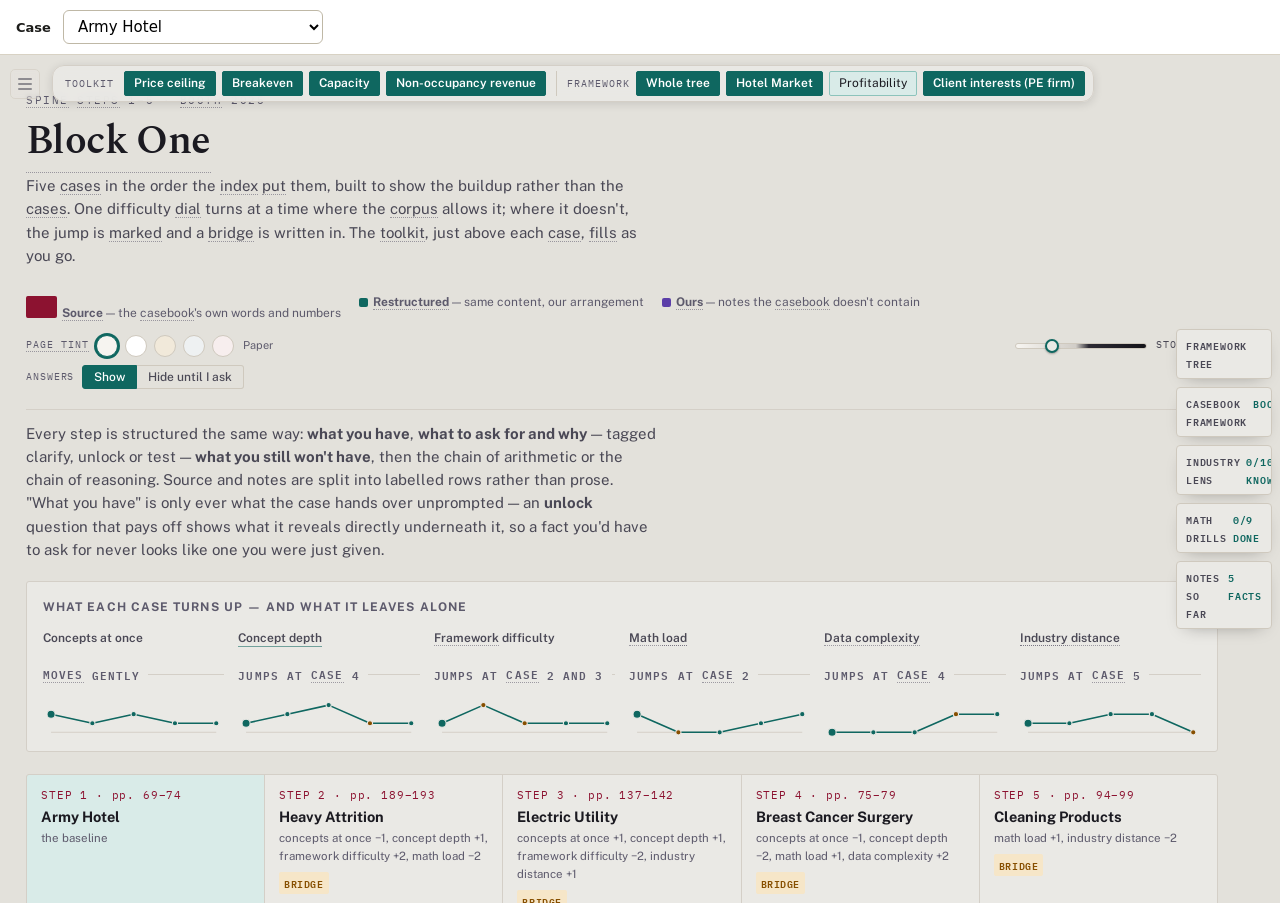
==== preview/casebook/index.html @ d262d602 "sd sd" ====
<!doctype html>
<html lang="en">
<head>
<meta charset="utf-8">
<meta name="viewport" content="width=device-width, initial-scale=1">
<title>Casebook: Block One and Block Two</title>
<style>
  html,body{margin:0;height:100%;background:#fbf9f4;color:#1d1d1b;font-family:"Public Sans",system-ui,sans-serif}
  .bar{display:flex;align-items:center;gap:12px;padding:10px 16px;border-bottom:1px solid #d8d2c4;background:#fff}
  .bar label{font-size:13px;font-weight:600}
  select{font:inherit;font-size:15px;padding:6px 10px;border:1px solid #bfb8a6;border-radius:6px;background:#fff;min-width:260px}
  iframe{border:0;width:100%;height:calc(100% - 52px);display:block}
  @media (max-width:600px){ .bar{padding:8px 12px} select{min-width:0;flex:1;font-size:16px} }
</style>
</head>
<body>
<div class="bar">
  <label for="case">Case</label>
  <select id="case">
    <optgroup label="Block One">
      <option value="one|BTH-01">Army Hotel</option>
      <option value="one|BTH-19">Heavy Attrition</option>
      <option value="one|BTH-11">Electric Utility</option>
      <option value="one|BTH-02">Breast Cancer Surgery</option>
      <option value="one|BTH-05">Cleaning Products</option>
    </optgroup>
    <optgroup label="Block Two">
      <option value="two|BTH-38">White Boards</option>
      <option value="two|BTH-23">Lola Lo's Zoo</option>
      <option value="two|KEL-24">Wine &amp; Co</option>
      <option value="two|BTH-03">Burger Palace</option>
      <option value="two|KEL-02">Chic Cosmetology</option>
    </optgroup>
  </select>
</div>
<iframe id="pane" title="Case" src="one/index.html?c=BTH-01#case=BTH-01"></iframe>
<script>
  const sel = document.getElementById('case'), pane = document.getElementById('pane');
  function load(v){
    const [blk, id] = v.split('|');
    pane.src = blk + '/index.html?c=' + id + '#case=' + id;
  }
  sel.addEventListener('change', () => load(sel.value));
  try {
    const m = location.hash.match(/case=([^&]+)/);
    if (m) { const o = [...sel.options].find(o => o.value.endsWith('|' + decodeURIComponent(m[1]))); if (o) { sel.value = o.value; load(o.value); } }
  } catch (e) {}
</script>
</body>
</html>
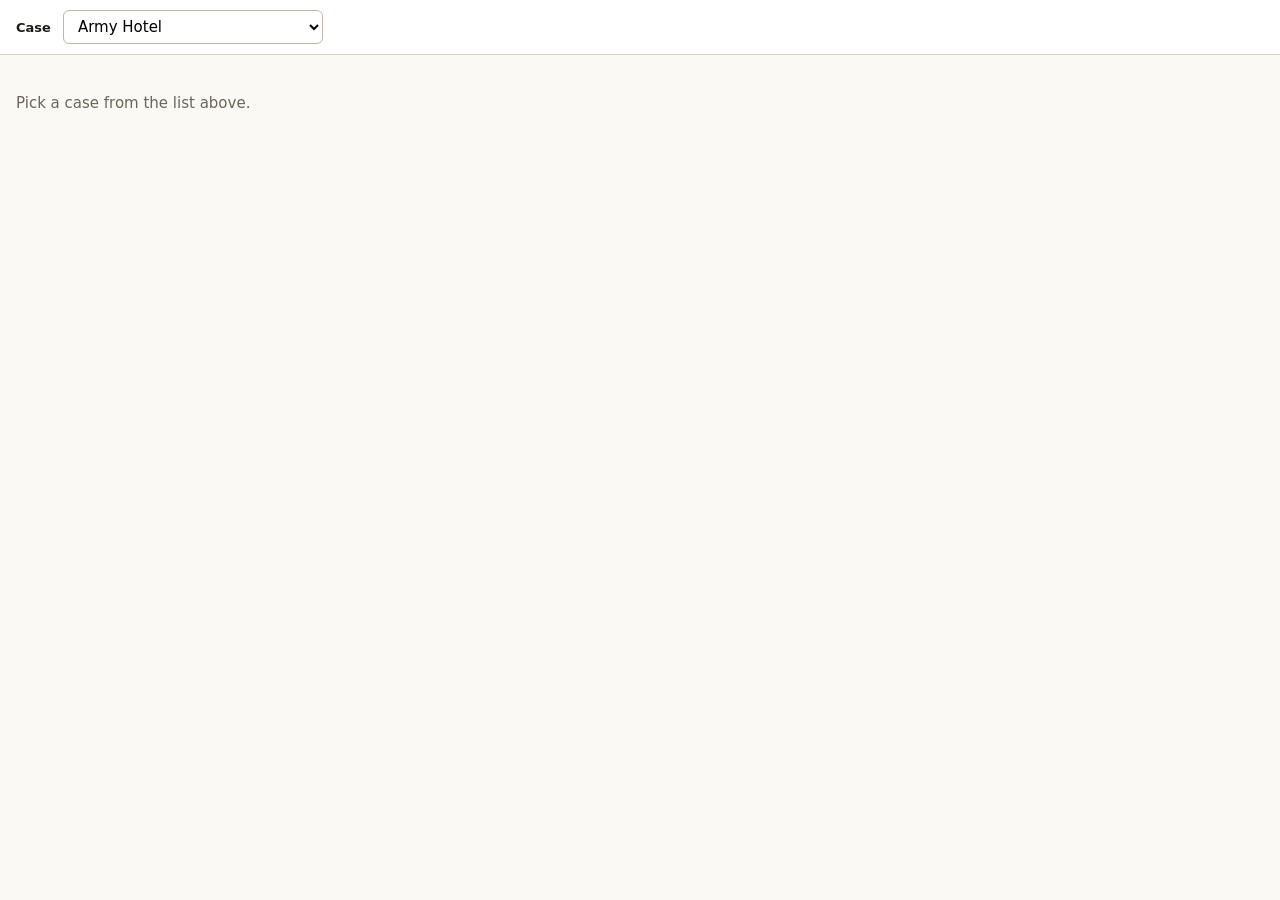
==== commit 6f204bf1: "n" ====
--- a/preview/casebook/index.html
+++ b/preview/casebook/index.html
@@ -9,7 +9,7 @@
   .bar{display:flex;align-items:center;gap:12px;padding:10px 16px;border-bottom:1px solid #d8d2c4;background:#fff}
   .bar label{font-size:13px;font-weight:600}
   select{font:inherit;font-size:15px;padding:6px 10px;border:1px solid #bfb8a6;border-radius:6px;background:#fff;min-width:260px}
-  iframe{border:0;width:100%;height:calc(100% - 52px);display:block}
+  .hint{padding:24px 16px;font-size:15px;color:#6b665a}
   @media (max-width:600px){ .bar{padding:8px 12px} select{min-width:0;flex:1;font-size:16px} }
 </style>
 </head>
@@ -33,17 +33,17 @@
     </optgroup>
   </select>
 </div>
-<iframe id="pane" title="Case" src="one/index.html?c=BTH-01#case=BTH-01"></iframe>
+<main class="hint"><p>Pick a case from the list above.</p></main>
 <script>
-  const sel = document.getElementById('case'), pane = document.getElementById('pane');
+  const sel = document.getElementById('case');
   function load(v){
     const [blk, id] = v.split('|');
-    pane.src = blk + '/index.html?c=' + id + '#case=' + id;
+    location.href = blk + '/index.html#case=' + id;
   }
   sel.addEventListener('change', () => load(sel.value));
   try {
     const m = location.hash.match(/case=([^&]+)/);
-    if (m) { const o = [...sel.options].find(o => o.value.endsWith('|' + decodeURIComponent(m[1]))); if (o) { sel.value = o.value; load(o.value); } }
+    if (m) { const o = [...sel.options].find(o => o.value.endsWith('|' + decodeURIComponent(m[1]))); if (o) sel.value = o.value; }
   } catch (e) {}
 </script>
 </body>
